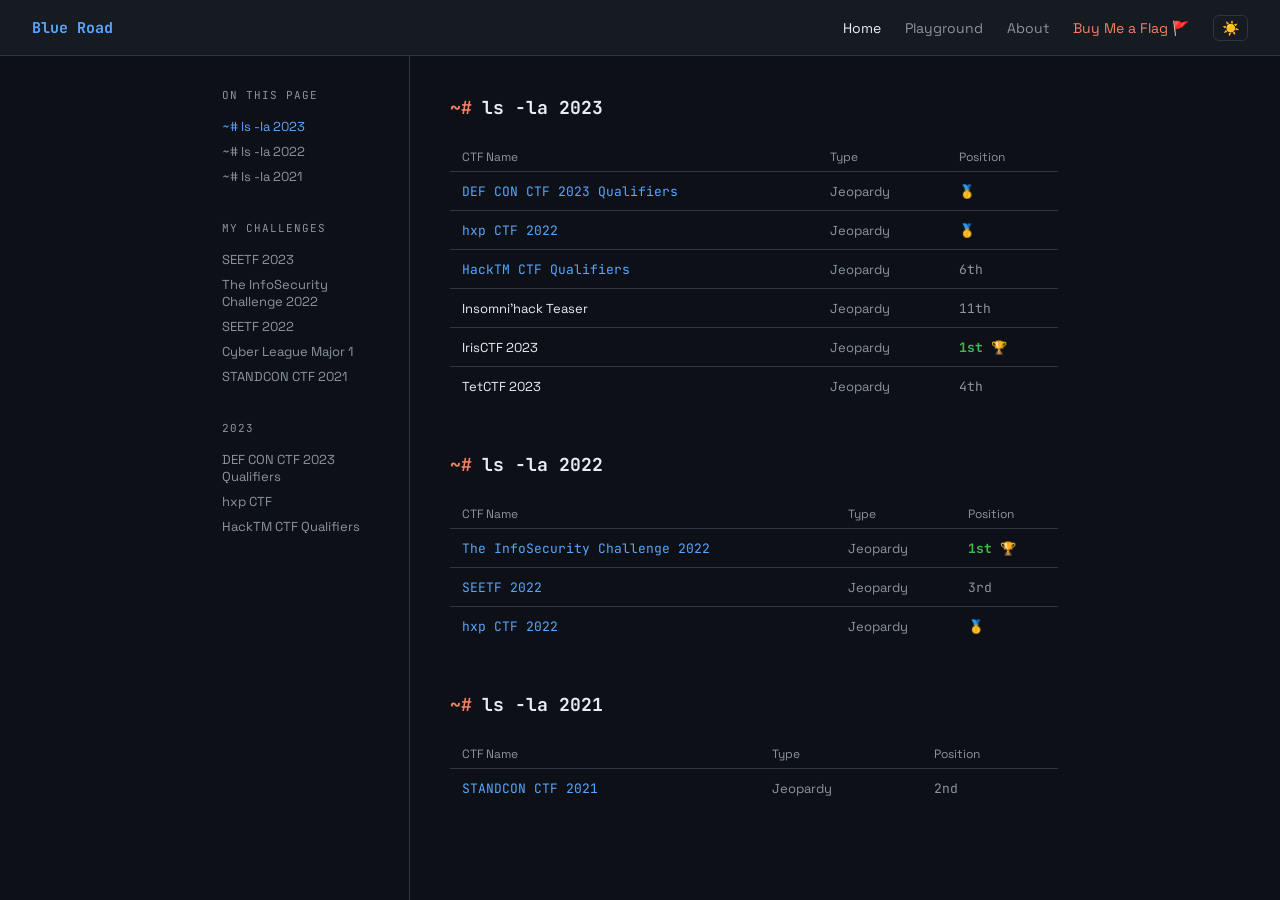
==== index.html @ 977502a4 "Add files via upload" ====
<!DOCTYPE html>
<html lang="vi" data-theme="dark">
<head>
  <meta charset="UTF-8"/>
  <meta name="viewport" content="width=device-width, initial-scale=1.0"/>
  <title>Blue Road</title>
  <link rel="stylesheet" href="style.css"/>
</head>
<body>

<nav>
  <a href="index.html" class="nav-brand">Blue Road</a>
  <ul class="nav-links">
    <li><a href="index.html" class="active">Home</a></li>
    <li><a href="playground/index.html">Playground</a></li>
    <li><a href="about/index.html">About</a></li>
    <li><a href="#" class="flag">Buy Me a Flag 🚩</a></li>
    <li><button class="theme-btn" id="theme-btn" onclick="toggleTheme()">☀️</button></li>
  </ul>
</nav>

<div class="layout">
  <aside class="sidebar">
    <div class="sidebar-section">
      <div class="sidebar-label">on this page</div>
      <a class="sidebar-link active" href="#2023">~# ls -la 2023</a>
      <a class="sidebar-link" href="#2022">~# ls -la 2022</a>
      <a class="sidebar-link" href="#2021">~# ls -la 2021</a>
    </div>
    <div class="sidebar-section">
      <div class="sidebar-label">my challenges</div>
      <a class="sidebar-link" href="ctf/seetf-2023.html">SEETF 2023</a>
      <a class="sidebar-link" href="ctf/infosecurity-2022.html">The InfoSecurity Challenge 2022</a>
      <a class="sidebar-link" href="ctf/seetf-2022.html">SEETF 2022</a>
      <a class="sidebar-link" href="ctf/cyber-league.html">Cyber League Major 1</a>
      <a class="sidebar-link" href="ctf/standcon-2021.html">STANDCON CTF 2021</a>
    </div>
    <div class="sidebar-section">
      <div class="sidebar-label">2023</div>
      <a class="sidebar-link" href="ctf/defcon-2023.html">DEF CON CTF 2023 Qualifiers</a>
      <a class="sidebar-link" href="ctf/hxp-ctf.html">hxp CTF</a>
      <a class="sidebar-link" href="ctf/hacktm-2023.html">HackTM CTF Qualifiers</a>
    </div>
  </aside>

  <main class="main">
    <section class="ctf-section" id="2023">
      <h2 class="section-heading">ls -la 2023</h2>
      <table class="ctf-table">
        <thead><tr><th>CTF Name</th><th>Type</th><th>Position</th></tr></thead>
        <tbody>
          <tr><td><a class="ctf-link" href="ctf/defcon-2023.html">DEF CON CTF 2023 Qualifiers</a></td><td><span class="ctf-type">Jeopardy</span></td><td><span class="pos pos-gold">🥇</span></td></tr>
          <tr><td><a class="ctf-link" href="ctf/hxp-ctf.html">hxp CTF 2022</a></td><td><span class="ctf-type">Jeopardy</span></td><td><span class="pos pos-gold">🥇</span></td></tr>
          <tr><td><a class="ctf-link" href="ctf/hacktm-2023.html">HackTM CTF Qualifiers</a></td><td><span class="ctf-type">Jeopardy</span></td><td><span class="pos pos-other">6th</span></td></tr>
          <tr><td><span class="ctf-name">Insomni'hack Teaser</span></td><td><span class="ctf-type">Jeopardy</span></td><td><span class="pos pos-other">11th</span></td></tr>
          <tr><td><span class="ctf-name">IrisCTF 2023</span></td><td><span class="ctf-type">Jeopardy</span></td><td><span class="pos pos-first">1st 🏆</span></td></tr>
          <tr><td><span class="ctf-name">TetCTF 2023</span></td><td><span class="ctf-type">Jeopardy</span></td><td><span class="pos pos-other">4th</span></td></tr>
        </tbody>
      </table>
    </section>

    <section class="ctf-section" id="2022">
      <h2 class="section-heading">ls -la 2022</h2>
      <table class="ctf-table">
        <thead><tr><th>CTF Name</th><th>Type</th><th>Position</th></tr></thead>
        <tbody>
          <tr><td><a class="ctf-link" href="ctf/infosecurity-2022.html">The InfoSecurity Challenge 2022</a></td><td><span class="ctf-type">Jeopardy</span></td><td><span class="pos pos-first">1st 🏆</span></td></tr>
          <tr><td><a class="ctf-link" href="ctf/seetf-2022.html">SEETF 2022</a></td><td><span class="ctf-type">Jeopardy</span></td><td><span class="pos pos-other">3rd</span></td></tr>
          <tr><td><a class="ctf-link" href="ctf/hxp-ctf.html">hxp CTF 2022</a></td><td><span class="ctf-type">Jeopardy</span></td><td><span class="pos pos-gold">🥇</span></td></tr>
        </tbody>
      </table>
    </section>

    <section class="ctf-section" id="2021">
      <h2 class="section-heading">ls -la 2021</h2>
      <table class="ctf-table">
        <thead><tr><th>CTF Name</th><th>Type</th><th>Position</th></tr></thead>
        <tbody>
          <tr><td><a class="ctf-link" href="ctf/standcon-2021.html">STANDCON CTF 2021</a></td><td><span class="ctf-type">Jeopardy</span></td><td><span class="pos pos-other">2nd</span></td></tr>
        </tbody>
      </table>
    </section>
  </main>
</div>

<script src="main.js"></script>
</body>
</html>
---- style.css ----
@import url('https://fonts.googleapis.com/css2?family=JetBrains+Mono:wght@400;500;700&family=Space+Grotesk:wght@300;400;500;600&display=swap');

:root {
  --bg: #0d1117; --bg2: #161b22; --bg3: #21262d;
  --border: #30363d; --text: #e6edf3; --muted: #8b949e;
  --accent: #f78166; --green: #3fb950; --gold: #d29922; --blue: #58a6ff;
  --font-mono: 'JetBrains Mono', monospace;
  --font-body: 'Space Grotesk', sans-serif;
}
[data-theme="light"] {
  --bg: #ffffff; --bg2: #f6f8fa; --bg3: #eaeef2;
  --border: #d0d7de; --text: #1f2328; --muted: #656d76;
  --accent: #cf222e; --green: #1a7f37; --gold: #9a6700; --blue: #0969da;
}
* { margin: 0; padding: 0; box-sizing: border-box; }
html, body { transition: background .2s, color .2s; }
body { background: var(--bg); color: var(--text); font-family: var(--font-body); min-height: 100vh; }
a { text-decoration: none; color: inherit; }

/* NAV */
nav {
  background: var(--bg2); border-bottom: 1px solid var(--border);
  padding: 0 2rem; display: flex; align-items: center;
  justify-content: space-between; height: 56px;
  position: sticky; top: 0; z-index: 100;
}
.nav-brand { font-family: var(--font-mono); font-size: 15px; font-weight: 700; color: var(--blue); }
.nav-links { display: flex; align-items: center; gap: 1.5rem; list-style: none; }
.nav-links a { color: var(--muted); font-size: 14px; transition: color .2s; }
.nav-links a:hover, .nav-links a.active { color: var(--text); }
.nav-links .flag { color: var(--accent) !important; }
.theme-btn {
  background: none; border: 1px solid var(--border); border-radius: 6px;
  padding: 4px 8px; cursor: pointer; font-size: 14px; transition: border-color .2s;
}
.theme-btn:hover { border-color: var(--muted); }

/* LAYOUT */
.layout { display: grid; grid-template-columns: 220px 1fr; max-width: 900px; margin: 0 auto; }

/* SIDEBAR */
.sidebar {
  border-right: 1px solid var(--border); padding: 2rem 1.5rem 2rem 2rem;
  position: sticky; top: 56px; height: calc(100vh - 56px); overflow-y: auto;
}
.sidebar-section { margin-bottom: 2rem; }
.sidebar-label {
  font-family: var(--font-mono); font-size: 11px; color: var(--muted);
  text-transform: uppercase; letter-spacing: 1px; margin-bottom: .75rem;
}
.sidebar-link { display: block; padding: 4px 0; font-size: 13px; color: var(--muted); transition: color .2s; }
.sidebar-link:hover { color: var(--text); }
.sidebar-link.active { color: var(--blue); }
.sidebar::-webkit-scrollbar { width: 3px; }
.sidebar::-webkit-scrollbar-thumb { background: var(--border); }

/* MAIN */
.main { padding: 2.5rem 2rem 2.5rem 2.5rem; min-height: calc(100vh - 56px); }

/* HEADINGS */
.section-heading {
  font-family: var(--font-mono); font-size: 18px; font-weight: 700;
  margin-bottom: 1.5rem; display: flex; align-items: center; gap: 10px; color: var(--text);
}
.section-heading::before { content: '~#'; color: var(--accent); }

/* TABLE */
.ctf-section { margin-bottom: 3rem; }
.ctf-table { width: 100%; border-collapse: collapse; }
.ctf-table th {
  text-align: left; font-size: 12px; color: var(--muted);
  font-weight: 400; padding: 6px 12px; border-bottom: 1px solid var(--border);
}
.ctf-table td { padding: 10px 12px; font-size: 14px; border-bottom: 1px solid var(--border); }
.ctf-table tr:last-child td { border-bottom: none; }
.ctf-link { color: var(--blue); font-family: var(--font-mono); font-size: 13px; }
.ctf-link:hover { text-decoration: underline; }
.ctf-name { font-size: 13px; }
.ctf-type { color: var(--muted); font-size: 13px; }
.pos { font-family: var(--font-mono); font-size: 13px; font-weight: 700; }
.pos-gold { color: var(--gold); }
.pos-first { color: var(--green); }
.pos-other { color: var(--muted); font-weight: 400; }

/* BACK LINK */
.back-link {
  font-family: var(--font-mono); font-size: 13px; color: var(--muted);
  display: inline-block; margin-bottom: 1.5rem; transition: color .2s;
}
.back-link:hover { color: var(--blue); }

/* CARDS */
.card {
  background: var(--bg2); border: 1px solid var(--border);
  border-radius: 10px; padding: 1.25rem; transition: border-color .2s, transform .15s;
}
.card:hover { border-color: var(--blue); transform: translateY(-2px); }

/* BADGES */
.badge {
  background: var(--bg3); border: 1px solid var(--border); border-radius: 20px;
  padding: 4px 12px; font-family: var(--font-mono); font-size: 12px; color: var(--muted);
  display: inline-block;
}

@media (max-width: 680px) {
  .layout { grid-template-columns: 1fr; }
  .sidebar { display: none; }
  .main { padding: 1.5rem 1rem; }
}
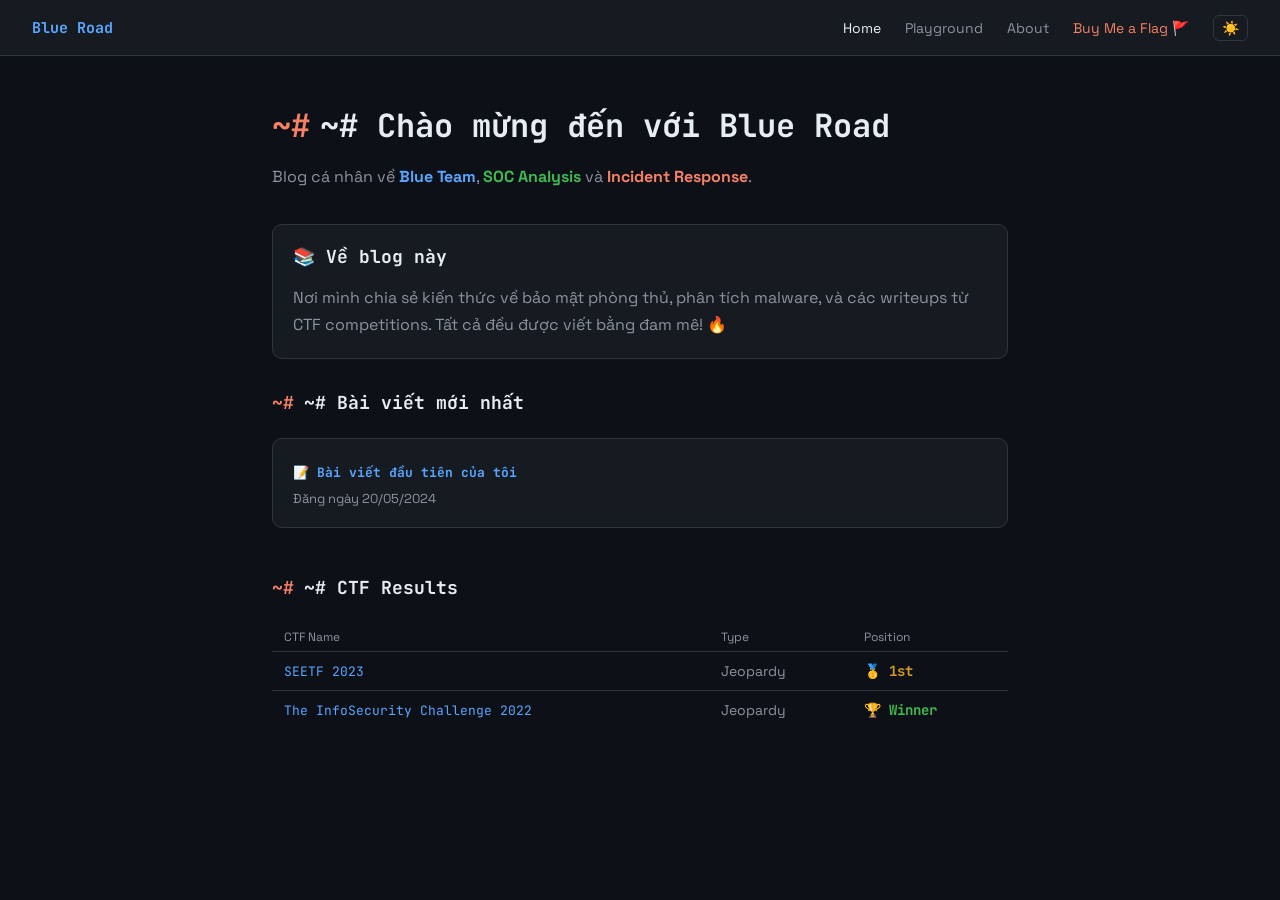
==== commit 115243ba: "Update index.html" ====
--- a/index.html
+++ b/index.html
@@ -1,88 +1,81 @@
 <!DOCTYPE html>
 <html lang="vi" data-theme="dark">
 <head>
-  <meta charset="UTF-8"/>
-  <meta name="viewport" content="width=device-width, initial-scale=1.0"/>
-  <title>Blue Road</title>
-  <link rel="stylesheet" href="style.css"/>
+    <meta charset="UTF-8">
+    <meta name="viewport" content="width=device-width, initial-scale=1.0">
+    <title>Blue Road - Security Blog</title>
+    <link rel="stylesheet" href="style.css">
 </head>
 <body>
+    <nav>
+        <div class="nav-brand">Blue Road</div>
+        <ul class="nav-links">
+            <li><a href="index.html" class="active">Home</a></li>
+            <li><a href="playground/index.html">Playground</a></li>
+            <li><a href="about/index.html">About</a></li>
+            <li><a href="#" class="flag">Buy Me a Flag 🚩</a></li>
+            <li><button class="theme-btn" id="theme-btn" onclick="toggleTheme()">☀️</button></li>
+        </ul>
+    </nav>
 
-<nav>
-  <a href="index.html" class="nav-brand">Blue Road</a>
-  <ul class="nav-links">
-    <li><a href="index.html" class="active">Home</a></li>
-    <li><a href="playground/index.html">Playground</a></li>
-    <li><a href="about/index.html">About</a></li>
-    <li><a href="#" class="flag">Buy Me a Flag 🚩</a></li>
-    <li><button class="theme-btn" id="theme-btn" onclick="toggleTheme()">☀️</button></li>
-  </ul>
-</nav>
+    <div class="main" style="max-width: 800px; margin: 0 auto; padding: 3rem 2rem;">
+        <h1 class="section-heading" style="font-size: 32px; margin-bottom: 1rem;">
+            ~# Chào mừng đến với Blue Road
+        </h1>
+        
+        <p style="color: var(--muted); font-size: 16px; line-height: 1.8; margin-bottom: 2rem;">
+            Blog cá nhân về <strong style="color: var(--blue);">Blue Team</strong>, 
+            <strong style="color: var(--green);">SOC Analysis</strong> và 
+            <strong style="color: var(--accent);">Incident Response</strong>.
+        </p>
 
-<div class="layout">
-  <aside class="sidebar">
-    <div class="sidebar-section">
-      <div class="sidebar-label">on this page</div>
-      <a class="sidebar-link active" href="#2023">~# ls -la 2023</a>
-      <a class="sidebar-link" href="#2022">~# ls -la 2022</a>
-      <a class="sidebar-link" href="#2021">~# ls -la 2021</a>
+        <div class="card" style="margin-bottom: 2rem;">
+            <h2 style="font-family: var(--font-mono); font-size: 18px; margin-bottom: 1rem; color: var(--text);">
+                📚 Về blog này
+            </h2>
+            <p style="color: var(--muted); line-height: 1.7;">
+                Nơi mình chia sẻ kiến thức về bảo mật phòng thủ, phân tích malware, 
+                và các writeups từ CTF competitions. Tất cả đều được viết bằng đam mê! 🔥
+            </p>
+        </div>
+
+        <h2 class="section-heading">~# Bài viết mới nhất</h2>
+        
+        <div id="posts-container">
+            <!-- Các bài viết sẽ hiện ở đây -->
+            <div class="card" style="margin-bottom: 1rem;">
+                <h3 style="margin-bottom: 0.5rem;">
+                    <a href="#" class="ctf-link">📝 Bài viết đầu tiên của tôi</a>
+                </h3>
+                <p style="color: var(--muted); font-size: 13px;">Đăng ngày 20/05/2024</p>
+            </div>
+        </div>
+
+        <h2 class="section-heading" style="margin-top: 3rem;">~# CTF Results</h2>
+        
+        <table class="ctf-table">
+            <thead>
+                <tr>
+                    <th>CTF Name</th>
+                    <th>Type</th>
+                    <th>Position</th>
+                </tr>
+            </thead>
+            <tbody>
+                <tr>
+                    <td><a href="ctf/seetf-2023.html" class="ctf-link">SEETF 2023</a></td>
+                    <td class="ctf-type">Jeopardy</td>
+                    <td class="pos pos-gold">🥇 1st</td>
+                </tr>
+                <tr>
+                    <td><a href="ctf/infosecurity-2022.html" class="ctf-link">The InfoSecurity Challenge 2022</a></td>
+                    <td class="ctf-type">Jeopardy</td>
+                    <td class="pos pos-first">🏆 Winner</td>
+                </tr>
+            </tbody>
+        </table>
     </div>
-    <div class="sidebar-section">
-      <div class="sidebar-label">my challenges</div>
-      <a class="sidebar-link" href="ctf/seetf-2023.html">SEETF 2023</a>
-      <a class="sidebar-link" href="ctf/infosecurity-2022.html">The InfoSecurity Challenge 2022</a>
-      <a class="sidebar-link" href="ctf/seetf-2022.html">SEETF 2022</a>
-      <a class="sidebar-link" href="ctf/cyber-league.html">Cyber League Major 1</a>
-      <a class="sidebar-link" href="ctf/standcon-2021.html">STANDCON CTF 2021</a>
-    </div>
-    <div class="sidebar-section">
-      <div class="sidebar-label">2023</div>
-      <a class="sidebar-link" href="ctf/defcon-2023.html">DEF CON CTF 2023 Qualifiers</a>
-      <a class="sidebar-link" href="ctf/hxp-ctf.html">hxp CTF</a>
-      <a class="sidebar-link" href="ctf/hacktm-2023.html">HackTM CTF Qualifiers</a>
-    </div>
-  </aside>
 
-  <main class="main">
-    <section class="ctf-section" id="2023">
-      <h2 class="section-heading">ls -la 2023</h2>
-      <table class="ctf-table">
-        <thead><tr><th>CTF Name</th><th>Type</th><th>Position</th></tr></thead>
-        <tbody>
-          <tr><td><a class="ctf-link" href="ctf/defcon-2023.html">DEF CON CTF 2023 Qualifiers</a></td><td><span class="ctf-type">Jeopardy</span></td><td><span class="pos pos-gold">🥇</span></td></tr>
-          <tr><td><a class="ctf-link" href="ctf/hxp-ctf.html">hxp CTF 2022</a></td><td><span class="ctf-type">Jeopardy</span></td><td><span class="pos pos-gold">🥇</span></td></tr>
-          <tr><td><a class="ctf-link" href="ctf/hacktm-2023.html">HackTM CTF Qualifiers</a></td><td><span class="ctf-type">Jeopardy</span></td><td><span class="pos pos-other">6th</span></td></tr>
-          <tr><td><span class="ctf-name">Insomni'hack Teaser</span></td><td><span class="ctf-type">Jeopardy</span></td><td><span class="pos pos-other">11th</span></td></tr>
-          <tr><td><span class="ctf-name">IrisCTF 2023</span></td><td><span class="ctf-type">Jeopardy</span></td><td><span class="pos pos-first">1st 🏆</span></td></tr>
-          <tr><td><span class="ctf-name">TetCTF 2023</span></td><td><span class="ctf-type">Jeopardy</span></td><td><span class="pos pos-other">4th</span></td></tr>
-        </tbody>
-      </table>
-    </section>
-
-    <section class="ctf-section" id="2022">
-      <h2 class="section-heading">ls -la 2022</h2>
-      <table class="ctf-table">
-        <thead><tr><th>CTF Name</th><th>Type</th><th>Position</th></tr></thead>
-        <tbody>
-          <tr><td><a class="ctf-link" href="ctf/infosecurity-2022.html">The InfoSecurity Challenge 2022</a></td><td><span class="ctf-type">Jeopardy</span></td><td><span class="pos pos-first">1st 🏆</span></td></tr>
-          <tr><td><a class="ctf-link" href="ctf/seetf-2022.html">SEETF 2022</a></td><td><span class="ctf-type">Jeopardy</span></td><td><span class="pos pos-other">3rd</span></td></tr>
-          <tr><td><a class="ctf-link" href="ctf/hxp-ctf.html">hxp CTF 2022</a></td><td><span class="ctf-type">Jeopardy</span></td><td><span class="pos pos-gold">🥇</span></td></tr>
-        </tbody>
-      </table>
-    </section>
-
-    <section class="ctf-section" id="2021">
-      <h2 class="section-heading">ls -la 2021</h2>
-      <table class="ctf-table">
-        <thead><tr><th>CTF Name</th><th>Type</th><th>Position</th></tr></thead>
-        <tbody>
-          <tr><td><a class="ctf-link" href="ctf/standcon-2021.html">STANDCON CTF 2021</a></td><td><span class="ctf-type">Jeopardy</span></td><td><span class="pos pos-other">2nd</span></td></tr>
-        </tbody>
-      </table>
-    </section>
-  </main>
-</div>
-
-<script src="main.js"></script>
+    <script src="main.js"></script>
 </body>
 </html>
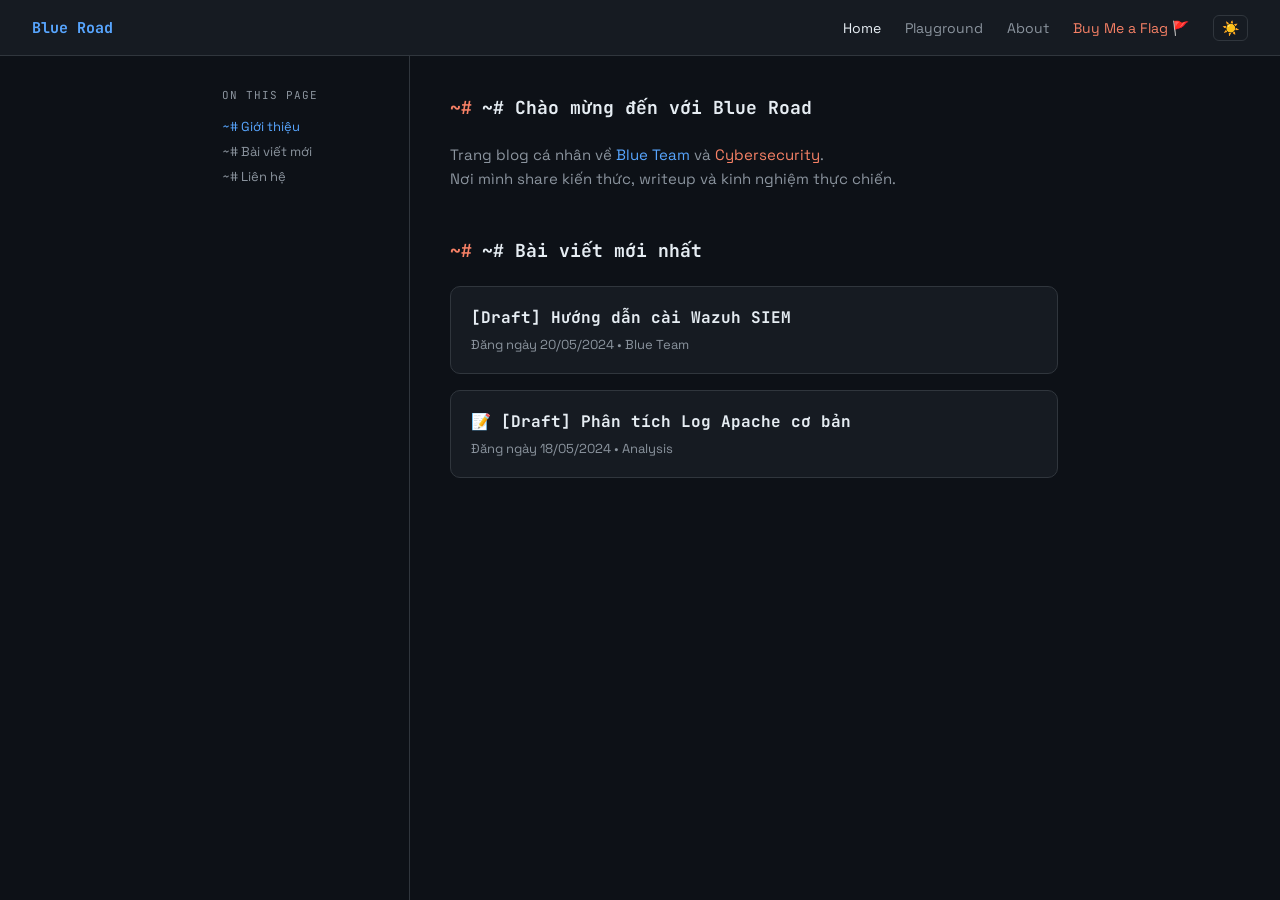
==== commit d7c37dbc: "Update index.html" ====
--- a/index.html
+++ b/index.html
@@ -1,12 +1,13 @@
 <!DOCTYPE html>
-<html lang="vi" data-theme="dark">
+<html lang="vi">
 <head>
     <meta charset="UTF-8">
     <meta name="viewport" content="width=device-width, initial-scale=1.0">
-    <title>Blue Road - Security Blog</title>
+    <title>Blue Road — Blog</title>
     <link rel="stylesheet" href="style.css">
 </head>
 <body>
+    <!-- TOP NAVIGATION (GIỮ NGUYÊN) -->
     <nav>
         <div class="nav-brand">Blue Road</div>
         <ul class="nav-links">
@@ -18,62 +19,56 @@
         </ul>
     </nav>
 
-    <div class="main" style="max-width: 800px; margin: 0 auto; padding: 3rem 2rem;">
-        <h1 class="section-heading" style="font-size: 32px; margin-bottom: 1rem;">
-            ~# Chào mừng đến với Blue Road
-        </h1>
+    <!-- LAYOUT CHÍNH (SIDEBAR + CONTENT) -->
+    <div class="layout">
         
-        <p style="color: var(--muted); font-size: 16px; line-height: 1.8; margin-bottom: 2rem;">
-            Blog cá nhân về <strong style="color: var(--blue);">Blue Team</strong>, 
-            <strong style="color: var(--green);">SOC Analysis</strong> và 
-            <strong style="color: var(--accent);">Incident Response</strong>.
-        </p>
+        <!-- SIDEBAR (GIỮ PHONG CÁCH "ON THIS PAGE") -->
+        <aside class="sidebar">
+            <div class="sidebar-section">
+                <div class="sidebar-label">ON THIS PAGE</div>
+                <!-- Đây là khu vực bạn muốn giữ lại phong cách này -->
+                <a href="#intro" class="sidebar-link active">~# Giới thiệu</a>
+                <a href="#latest" class="sidebar-link">~# Bài viết mới</a>
+                <a href="#contact" class="sidebar-link">~# Liên hệ</a>
+            </div>
 
-        <div class="card" style="margin-bottom: 2rem;">
-            <h2 style="font-family: var(--font-mono); font-size: 18px; margin-bottom: 1rem; color: var(--text);">
-                📚 Về blog này
-            </h2>
-            <p style="color: var(--muted); line-height: 1.7;">
-                Nơi mình chia sẻ kiến thức về bảo mật phòng thủ, phân tích malware, 
-                và các writeups từ CTF competitions. Tất cả đều được viết bằng đam mê! 🔥
-            </p>
-        </div>
+            <!-- Bạn có thể xóa phần "MY CHALLENGES" cũ đi rồi -->
+        </aside>
 
-        <h2 class="section-heading">~# Bài viết mới nhất</h2>
-        
-        <div id="posts-container">
-            <!-- Các bài viết sẽ hiện ở đây -->
-            <div class="card" style="margin-bottom: 1rem;">
-                <h3 style="margin-bottom: 0.5rem;">
-                    <a href="#" class="ctf-link">📝 Bài viết đầu tiên của tôi</a>
-                </h3>
-                <p style="color: var(--muted); font-size: 13px;">Đăng ngày 20/05/2024</p>
+        <!-- NỘI DUNG CHÍNH (ĐÃ XÓA CÁC BẢNG CTF CŨ) -->
+        <main class="main">
+            
+            <!-- Phần giới thiệu thay cho bảng CTF cũ -->
+            <div id="intro" style="margin-bottom: 3rem;">
+                <h1 class="section-heading">~# Chào mừng đến với Blue Road</h1>
+                <p style="color: var(--muted); line-height: 1.6; font-size: 15px;">
+                    Trang blog cá nhân về <span style="color: var(--blue);">Blue Team</span> và 
+                    <span style="color: var(--accent);">Cybersecurity</span>. 
+                    <br>Nơi mình share kiến thức, writeup và kinh nghiệm thực chiến.
+                </p>
             </div>
-        </div>
 
-        <h2 class="section-heading" style="margin-top: 3rem;">~# CTF Results</h2>
-        
-        <table class="ctf-table">
-            <thead>
-                <tr>
-                    <th>CTF Name</th>
-                    <th>Type</th>
-                    <th>Position</th>
-                </tr>
-            </thead>
-            <tbody>
-                <tr>
-                    <td><a href="ctf/seetf-2023.html" class="ctf-link">SEETF 2023</a></td>
-                    <td class="ctf-type">Jeopardy</td>
-                    <td class="pos pos-gold">🥇 1st</td>
-                </tr>
-                <tr>
-                    <td><a href="ctf/infosecurity-2022.html" class="ctf-link">The InfoSecurity Challenge 2022</a></td>
-                    <td class="ctf-type">Jeopardy</td>
-                    <td class="pos pos-first">🏆 Winner</td>
-                </tr>
-            </tbody>
-        </table>
+            <div id="latest">
+                <h2 class="section-heading">~# Bài viết mới nhất</h2>
+                
+                <!-- Card mẫu cho bài viết -->
+                <div class="card" style="margin-bottom: 1rem;">
+                    <h3 style="font-family: var(--font-mono); font-size: 16px; margin-bottom: 0.5rem;">
+                        <a href="#" style="color: var(--text);"> [Draft] Hướng dẫn cài Wazuh SIEM</a>
+                    </h3>
+                    <p style="color: var(--muted); font-size: 13px;">Đăng ngày 20/05/2024 • Blue Team</p>
+                </div>
+
+                <div class="card" style="margin-bottom: 1rem;">
+                    <h3 style="font-family: var(--font-mono); font-size: 16px; margin-bottom: 0.5rem;">
+                        <a href="#" style="color: var(--text);">📝 [Draft] Phân tích Log Apache cơ bản</a>
+                    </h3>
+                    <p style="color: var(--muted); font-size: 13px;">Đăng ngày 18/05/2024 • Analysis</p>
+                </div>
+
+            </div>
+
+        </main>
     </div>
 
     <script src="main.js"></script>
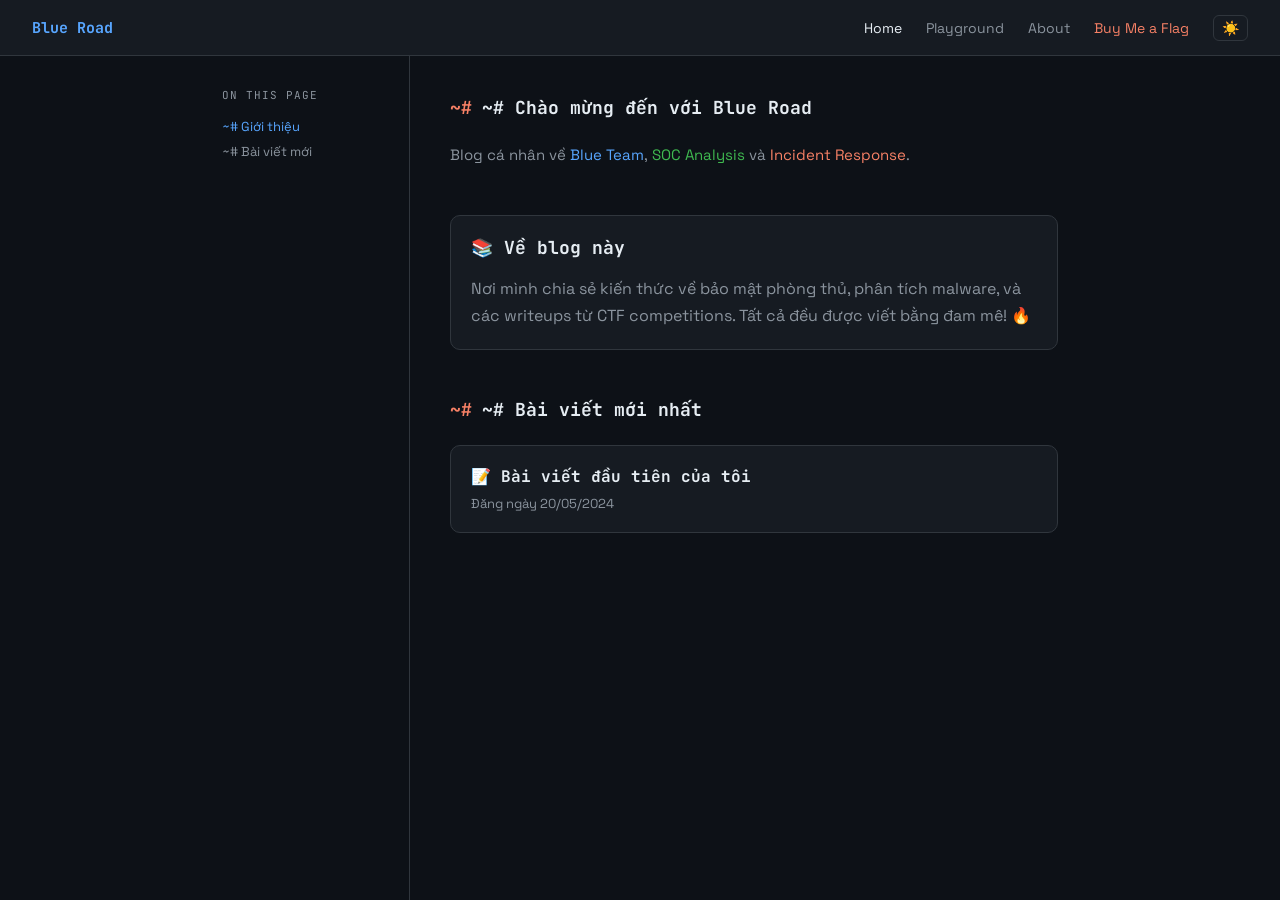
==== commit bcfaa34a: "Update index.html" ====
--- a/index.html
+++ b/index.html
@@ -1,73 +1,64 @@
 <!DOCTYPE html>
-<html lang="vi">
+<html lang="vi" data-theme="dark">
 <head>
     <meta charset="UTF-8">
     <meta name="viewport" content="width=device-width, initial-scale=1.0">
-    <title>Blue Road — Blog</title>
+    <title>Blue Road - Security Blog</title>
     <link rel="stylesheet" href="style.css">
 </head>
 <body>
-    <!-- TOP NAVIGATION (GIỮ NGUYÊN) -->
     <nav>
         <div class="nav-brand">Blue Road</div>
         <ul class="nav-links">
             <li><a href="index.html" class="active">Home</a></li>
             <li><a href="playground/index.html">Playground</a></li>
             <li><a href="about/index.html">About</a></li>
-            <li><a href="#" class="flag">Buy Me a Flag 🚩</a></li>
+            <li><a href="#" class="flag">Buy Me a Flag </a></li>
             <li><button class="theme-btn" id="theme-btn" onclick="toggleTheme()">☀️</button></li>
         </ul>
     </nav>
 
-    <!-- LAYOUT CHÍNH (SIDEBAR + CONTENT) -->
     <div class="layout">
-        
-        <!-- SIDEBAR (GIỮ PHONG CÁCH "ON THIS PAGE") -->
+        <!-- SIDEBAR (Giữ nguyên phong cách On This Page) -->
         <aside class="sidebar">
             <div class="sidebar-section">
                 <div class="sidebar-label">ON THIS PAGE</div>
-                <!-- Đây là khu vực bạn muốn giữ lại phong cách này -->
                 <a href="#intro" class="sidebar-link active">~# Giới thiệu</a>
                 <a href="#latest" class="sidebar-link">~# Bài viết mới</a>
-                <a href="#contact" class="sidebar-link">~# Liên hệ</a>
             </div>
-
-            <!-- Bạn có thể xóa phần "MY CHALLENGES" cũ đi rồi -->
         </aside>
 
-        <!-- NỘI DUNG CHÍNH (ĐÃ XÓA CÁC BẢNG CTF CŨ) -->
+        <!-- NỘI DUNG CHÍNH (Đã xóa phần CTF Results) -->
         <main class="main">
-            
-            <!-- Phần giới thiệu thay cho bảng CTF cũ -->
             <div id="intro" style="margin-bottom: 3rem;">
                 <h1 class="section-heading">~# Chào mừng đến với Blue Road</h1>
                 <p style="color: var(--muted); line-height: 1.6; font-size: 15px;">
-                    Trang blog cá nhân về <span style="color: var(--blue);">Blue Team</span> và 
-                    <span style="color: var(--accent);">Cybersecurity</span>. 
-                    <br>Nơi mình share kiến thức, writeup và kinh nghiệm thực chiến.
+                    Blog cá nhân về <span style="color: var(--blue);">Blue Team</span>, 
+                    <span style="color: var(--green);">SOC Analysis</span> và 
+                    <span style="color: var(--accent);">Incident Response</span>.
+                </p>
+            </div>
+
+            <div class="card" style="margin-bottom: 3rem;">
+                <h2 style="font-family: var(--font-mono); font-size: 18px; margin-bottom: 1rem; color: var(--text);">
+                    📚 Về blog này
+                </h2>
+                <p style="color: var(--muted); line-height: 1.7;">
+                    Nơi mình chia sẻ kiến thức về bảo mật phòng thủ, phân tích malware, 
+                    và các writeups từ CTF competitions. Tất cả đều được viết bằng đam mê! 🔥
                 </p>
             </div>
 
             <div id="latest">
                 <h2 class="section-heading">~# Bài viết mới nhất</h2>
                 
-                <!-- Card mẫu cho bài viết -->
                 <div class="card" style="margin-bottom: 1rem;">
                     <h3 style="font-family: var(--font-mono); font-size: 16px; margin-bottom: 0.5rem;">
-                        <a href="#" style="color: var(--text);"> [Draft] Hướng dẫn cài Wazuh SIEM</a>
+                        <a href="#" style="color: var(--text);">📝 Bài viết đầu tiên của tôi</a>
                     </h3>
-                    <p style="color: var(--muted); font-size: 13px;">Đăng ngày 20/05/2024 • Blue Team</p>
+                    <p style="color: var(--muted); font-size: 13px;">Đăng ngày 20/05/2024</p>
                 </div>
-
-                <div class="card" style="margin-bottom: 1rem;">
-                    <h3 style="font-family: var(--font-mono); font-size: 16px; margin-bottom: 0.5rem;">
-                        <a href="#" style="color: var(--text);">📝 [Draft] Phân tích Log Apache cơ bản</a>
-                    </h3>
-                    <p style="color: var(--muted); font-size: 13px;">Đăng ngày 18/05/2024 • Analysis</p>
-                </div>
-
             </div>
-
         </main>
     </div>
 
